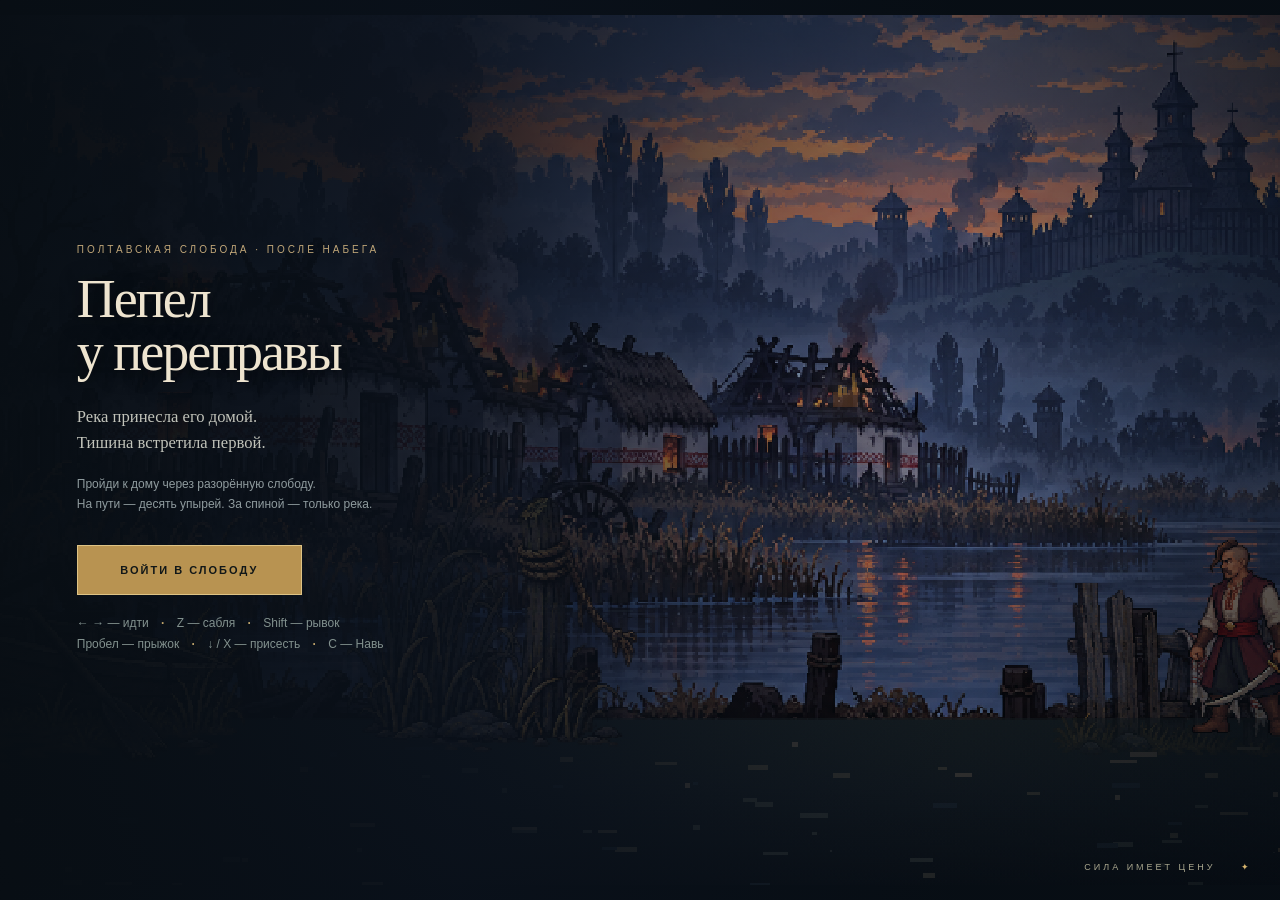
==== desktop.html @ 7364eb14 "Add crouch combat, grounded props and stable mobile and desktop entrances" ====
<!doctype html>
<html lang="ru"><head><meta charset="utf-8"><meta name="viewport" content="width=device-width,initial-scale=1,maximum-scale=1,user-scalable=no,viewport-fit=cover"><meta name="theme-color" content="#0b1014"><meta name="apple-mobile-web-app-capable" content="yes"><meta name="apple-mobile-web-app-status-bar-style" content="black-translucent"><meta name="apple-mobile-web-app-title" content="Sabbath"><link rel="apple-touch-icon" href="[data-uri]"><link rel="icon" href="[data-uri]"><title>Sabbath Desktop</title><style>*{box-sizing:border-box}html,body{margin:0;background:#0b1014;color:#e0d8c7;font-family:Georgia,serif}body{min-height:100vh;display:grid;place-items:center;background:radial-gradient(ellipse at 50% 10%,#22282b,transparent 65%),#090d10}button,a{-webkit-tap-highlight-color:transparent}button{cursor:pointer;color:inherit;font:11px Arial,sans-serif;letter-spacing:1.5px;border:1px solid #86735255;background:#141a1ac9;padding:13px 17px}button:hover{background:#aa824528;border-color:#b69961}button:focus-visible,a:focus-visible{outline:2px solid #e6c37d;outline-offset:3px}button:disabled{cursor:wait;opacity:.5}main{width:min(1440px,100%);padding:0 32px}header{height:105px;display:flex;align-items:center;gap:12px}.wordmark{color:#d5c3a0;font-size:30px;letter-spacing:8px;text-decoration:none}.wordmark span{font:8px Arial;letter-spacing:3px;display:block;margin-top:6px}.chapter{margin-left:auto;margin-right:28px;font:10px Arial;letter-spacing:2px;color:#89918e}.chapter i{font:italic 25px Georgia;color:#c7b185;margin-left:14px}#stage{position:relative;aspect-ratio:16/9;overflow:hidden;isolation:isolate;background:#111820;box-shadow:0 20px 80px #0008;border:1px solid #cbb77c25}canvas{display:block;width:100%;height:100%;image-rendering:pixelated;outline:none}.overlay{position:absolute;inset:0;display:flex;align-items:center;background:linear-gradient(90deg,#080e14f5 0%,#0a111bd9 36%,#0a111b20 75%);padding:6%}.intro-copy{max-width:620px}.eyebrow{font:10px Arial;letter-spacing:3px;color:#c0a678;margin-bottom:18px}h1{font-weight:400;font-size:clamp(36px,5.7vw,86px);line-height:.98;letter-spacing:-2px;margin:0 0 25px;color:#eee4cf;text-shadow:0 2px 20px #0008}p{font-size:clamp(13px,1.3vw,18px);line-height:1.6;color:#c1c3ba;margin:0 0 17px}.brief{font:12px/1.7 Arial;color:#8f9b9e;margin-bottom:30px}.primary{background:#b89351;color:#111718;border:1px solid #dec385;min-width:225px;letter-spacing:2px;padding:18px 24px;font-weight:bold}.primary:hover{background:#d0b271}.keys-preview{font:10px Arial;color:#82918e;margin-top:18px}.keys-preview b{margin:0 9px;color:#bea36a}.intro-note{position:absolute;right:28px;bottom:28px;font:9px Arial;letter-spacing:3px;color:#aaa78f}.intro-note span{margin-left:20px;color:#d8b56e}.center{text-align:center;justify-content:center;background:#091016dd;backdrop-filter:blur(3px)}h2{font-size:clamp(28px,4vw,52px);font-weight:400;margin:20px 0}.secondary{display:block;margin:18px auto 0;border:0;color:#acb5b4}#hud{position:absolute;inset:0;pointer-events:none;padding:26px;display:flex;align-items:flex-start;justify-content:space-between;font-family:Arial}.vitals{width:200px;background:#09111a66;padding:12px;border-left:2px solid #ac8e56}.name{font-size:10px;letter-spacing:3px;color:#dfc697}.name span{float:right;font-size:11px;letter-spacing:0}.bar{height:7px;background:#04080b;margin-top:9px;box-shadow:0 0 0 1px #b1a17f22}.bar i{height:100%;display:block;background:linear-gradient(90deg,#853e40,#cf7662);transition:width .12s;width:100%}.bar.nav{height:3px;margin-top:6px}.bar.nav i{width:0;background:#9383bb}small{display:block;font:8px Arial;letter-spacing:1.5px;margin-top:9px;color:#adb1aa}.objective{margin-right:48px;text-align:right}.objective>span{font-size:9px;letter-spacing:3px;color:#c0ae8c}.objective strong{display:block;font:30px Georgia;margin:5px 0;color:#e5d9bb}.objective em{font:17px Georgia;color:#899697}#pause{position:absolute;right:19px;top:22px;pointer-events:auto;padding:7px 10px}#caption{position:absolute;bottom:8%;left:15%;width:70%;text-align:center;font-size:clamp(13px,1.5vw,21px);color:#e0d3b4;text-shadow:0 2px 5px #000,0 1px 15px #000;pointer-events:none;transition:opacity .6s}#toast{position:absolute;top:22%;width:100%;text-align:center;font:10px Arial;letter-spacing:2px;color:#dfbd83;pointer-events:none}footer{display:flex;align-items:center;gap:16px;height:74px;font:10px Arial;color:#838e91}footer div{margin-left:auto;font-size:8px;letter-spacing:2px;color:#a59677}kbd{display:inline-block;padding:5px 6px;border:1px solid #76827c35;margin-right:3px;font:9px Arial;color:#c0c1b0;border-radius:2px}#touch{display:none}[hidden]{display:none!important}#stage:fullscreen{width:100vw;height:100vh;aspect-ratio:auto}#stage:fullscreen canvas{object-fit:contain;background:#080d11}@media(max-width:800px){main{padding:0 8px}header{height:70px}.wordmark{font-size:21px}.wordmark span{font-size:6px}.chapter{display:none}#sound{margin-left:auto}button{padding:10px}.brief{font-size:10px;margin-bottom:12px}h1{font-size:38px;margin-bottom:12px}.eyebrow{font-size:8px;margin-bottom:10px}.primary{min-width:170px;padding:12px;font-size:9px}.keys-preview,.intro-note{display:none}footer{gap:7px;flex-wrap:wrap;height:65px}footer div{display:none}#hud{padding:12px}.vitals{width:145px;padding:7px}.objective strong{font-size:23px}#caption{bottom:17%}#touch{position:absolute;bottom:8px;left:10px;right:10px;display:flex;gap:6px;pointer-events:auto}#touch span{flex:1}#touch button{padding:12px;background:#111b21b8;font-size:9px;touch-action:none}.overlay{z-index:5}}

.demonic .vitals{border-color:#b292e7}.demonic .name{color:#d5b3fb}.demonic .bar.nav i{background:#c4a0f1}#powertext{line-height:1.4}

#install-note{font:12px/1.5 Arial;color:#b9b5a7;display:flex;gap:20px;justify-content:space-between;padding:0 0 10px}#install-note details{max-width:350px}#install-note summary{cursor:pointer;color:#ddc28d}#rotate-hint{display:none}
@media(pointer:coarse){
html,body{overscroll-behavior:none}body{min-height:100dvh}main{padding:env(safe-area-inset-top) max(8px,env(safe-area-inset-right)) env(safe-area-inset-bottom) max(8px,env(safe-area-inset-left))}header{height:48px}.wordmark{font-size:19px}.wordmark span,.chapter,footer,#fullscreen{display:none}#sound{margin-left:auto;min-height:44px}#stage{touch-action:none;user-select:none;-webkit-user-select:none;-webkit-touch-callout:none;aspect-ratio:auto;height:calc(100dvh - 80px - env(safe-area-inset-top) - env(safe-area-inset-bottom));min-height:250px}canvas{height:calc(100% - 76px);object-fit:contain;background:#090e13}.overlay{bottom:76px;z-index:5;padding:3% 5%}.intro-copy p:not(.brief){display:none}.intro-copy h1{font-size:34px;margin:5px 0 9px}.brief{font-size:11px;margin-bottom:10px}.eyebrow{font-size:8px;margin-bottom:5px}.primary{min-height:44px;padding:12px 16px}.keys-preview,.intro-note{display:none}#hud{padding:8px}.vitals{width:145px;padding:6px}.objective{margin-right:50px}.objective small{display:none}.objective strong{font-size:23px;margin:2px}#pause{top:8px;right:8px;min-width:44px;min-height:44px}#caption{bottom:88px;font-size:12px}#toast{top:28%;font-size:10px;letter-spacing:.5px}#touch{display:flex;position:absolute;left:8px;right:8px;bottom:6px;gap:8px;height:62px;pointer-events:auto;align-items:center}#touch span{flex:1}#touch button{touch-action:none;min-width:56px;height:56px;padding:8px;font:10px Arial;letter-spacing:.5px;border-radius:12px;background:#19232e;border:1px solid #99846188;user-select:none;-webkit-user-select:none}#touch button[data-key="j"]{background:#a8874f;color:#090e13;min-width:76px;font-weight:bold}#touch button.held{background:#dcc089;color:#111;transform:translateY(2px)}#install-note{font-size:10px;padding:0 4px 5px}#install-note details{max-width:55%}
}
@media(pointer:coarse) and (orientation:portrait){#stage{height:60dvh;min-height:350px}canvas{height:calc(100% - 142px)}#touch{height:130px;display:grid;grid-template-columns:repeat(4,1fr);gap:7px}#touch span{display:none}#touch button{min-width:44px;width:100%}#touch button[data-key="a"],#touch button[data-key="d"]{grid-row:1 / 3;height:100%}#touch button[data-key="j"]{min-width:44px}#caption{bottom:150px}#hud .vitals{width:130px}#hud .objective{margin-right:43px}.objective>span{font-size:7px;letter-spacing:1px}.overlay{bottom:142px}.brief{display:none}#rotate-hint{display:block;padding:18px 8px;text-align:center;font:13px/1.5 Arial;color:#bdaf92}#install-note{padding:10px 0}}
@media(display-mode:standalone){#install-note details{display:none}}
main{min-width:0;max-width:100vw}#stage,canvas{min-width:0}
@media(pointer:coarse){body{display:block}main{width:100%;max-width:100%;}#install-note>*{min-width:0}}

/* Landscape phone: the world fills the viewport; controls float above it. */
@media (orientation:landscape){
 html,body{width:100%;height:100%;overflow:hidden;background:#090e13}
 main{padding:0;width:100%;height:100dvh;max-width:none}
 header{position:fixed;z-index:20;top:max(8px,env(safe-area-inset-top));right:calc(max(12px,env(safe-area-inset-right)) + 54px);height:36px;pointer-events:none}
 header .wordmark,header .chapter,#fullscreen,#install-note,#rotate-hint,footer{display:none}
 #sound{pointer-events:auto;min-height:36px;height:36px;padding:5px 8px;font-size:8px;letter-spacing:.5px;border-radius:18px;background:#0b14248c}
 #stage{position:fixed;inset:0;width:100%;height:100dvh;min-height:0;aspect-ratio:auto;border:0;box-shadow:none}
 #stage canvas{width:100%;height:100%;object-fit:fill}
 .overlay{inset:0;padding:5% max(6%,env(safe-area-inset-left));z-index:5}
 .intro-copy h1{font-size:clamp(32px,7vh,54px)}
 #hud{padding:max(10px,env(safe-area-inset-top)) max(14px,env(safe-area-inset-right)) 0 max(14px,env(safe-area-inset-left))}
 .vitals{width:144px;background:#09111a85;padding:7px}.name{font-size:9px}.bar{margin-top:6px}#powertext{font-size:7px;letter-spacing:.6px;margin-top:5px}
 .objective{margin-right:145px;background:#09111a70;padding:4px 8px;border-radius:8px}.objective>span{display:none}.objective strong{font-size:22px}
 #pause{top:max(8px,env(safe-area-inset-top));right:max(12px,env(safe-area-inset-right));border-radius:50%;width:36px;height:36px;min-height:36px;min-width:36px;padding:0;background:#0b14248c}
 #caption{bottom:13px;left:25%;width:50%;font-size:12px}#toast{top:24%;padding:0 20%;font-size:10px}
 #touch{position:absolute;inset:0;display:block;height:auto;pointer-events:none;background:none}
 #touch span{display:none}
 #touch button{position:absolute;pointer-events:auto;width:54px;min-width:54px;height:54px;min-height:54px;padding:0;border-radius:50%;border:1px solid #d8c59c80;background:#111b2a85;color:#eee3cf;font:8px Arial;letter-spacing:.2px;box-shadow:0 2px 12px #0004;backdrop-filter:blur(3px);-webkit-backdrop-filter:blur(3px)}
 #touch button[data-key="a"]{left:calc(max(18px,env(safe-area-inset-left)) + 0px);bottom:calc(max(16px,env(safe-area-inset-bottom)) + 8px);font-size:23px}
 #touch button[data-key="d"]{left:calc(max(18px,env(safe-area-inset-left)) + 66px);bottom:calc(max(16px,env(safe-area-inset-bottom)) + 8px);font-size:23px}
 #touch button[data-key="j"]{right:max(18px,env(safe-area-inset-right));bottom:calc(max(16px,env(safe-area-inset-bottom)) + 8px);width:62px;min-width:62px;height:62px;background:#9e784dad;color:#fff3d2;font-size:9px}
 #touch button[data-key=" "]{right:calc(max(18px,env(safe-area-inset-right)) + 8px);bottom:calc(max(16px,env(safe-area-inset-bottom)) + 82px)}
 #touch button[data-key="Shift"]{right:calc(max(18px,env(safe-area-inset-right)) + 76px);bottom:calc(max(16px,env(safe-area-inset-bottom)) + 12px)}
 #touch button[data-key="e"]{right:calc(max(18px,env(safe-area-inset-right)) + 76px);bottom:calc(max(16px,env(safe-area-inset-bottom)) + 82px);border-color:#b998e0aa;background:#38224880}
 #touch button.held{background:#d9bc82c9;color:#111;transform:scale(.94)}
}

@media(orientation:landscape){
 header{display:none}.objective{margin-right:48px;background:none}.vitals{background:none}#caption{bottom:12px}#stage{background:#090e13}
}
@media(orientation:portrait){
 html,body{height:100%;overflow:hidden}header,#stage,#install-note,footer{display:none!important}
 #rotate-hint{position:fixed;inset:0;z-index:50;display:flex;flex-direction:column;align-items:center;justify-content:center;padding:32px;text-align:center;background:linear-gradient(#08101bcc,#08101bef),var(--scene-background,none) center/cover;color:#dcc8a1}
 .rotate-brand{font:32px Georgia;letter-spacing:8px}.rotate-subtitle{font:18px Georgia;margin-top:12px;color:#b6af9f}.rotate-symbol{font:64px Georgia;margin:38px 0 20px;color:#b99461}#rotate-hint p{font:16px/1.5 Arial;max-width:270px;color:#dcc8a1}
}

/* Game gestures belong to the controls, never to page zoom or scrolling. */
html,body,#stage,#touch,canvas{touch-action:none;overscroll-behavior:none}
button{touch-action:manipulation}#touch button{touch-action:none}
@media(orientation:landscape){
 #touch{--edge:max(18px,env(safe-area-inset-right));--base:max(12px,env(safe-area-inset-bottom))}
 #touch button[data-key=" "]{right:calc(var(--edge) + 64px);bottom:calc(var(--base) + 128px)}
 #touch button[data-key="Shift"]{right:calc(var(--edge) + 128px);bottom:calc(var(--base) + 64px)}
 #touch button[data-key="j"]{right:var(--edge);bottom:calc(var(--base) + 60px)}
 #touch button[data-key="e"]{right:calc(var(--edge) + 64px);bottom:var(--base)}
}
@media(orientation:landscape){
 #touch button[data-key="a"],#touch button[data-key="d"]{width:64px;min-width:64px;height:64px;min-height:64px;font-size:27px}
 #touch button[data-key="d"]{left:calc(max(18px,env(safe-area-inset-left)) + 88px)}
}

#touch button.ready{box-shadow:0 0 17px #b288d766;border-color:#dbc2ff;background:#553574aa}

@media(orientation:landscape){#touch button[data-key="Shift"],#touch button[data-key=" "],#touch button[data-key="e"]{font-size:10px}#touch button[data-key="j"]{font-size:11px}}

@media(orientation:landscape){#touch button[data-key="x"]{right:calc(var(--edge) + 69px);bottom:calc(var(--base) + 69px);width:44px;min-width:44px;height:44px;min-height:44px;font-size:7px;border-style:dashed}}

/* Desktop uses the same combat, with a keyboard-first presentation. */
.desktop #touch{display:none!important}.desktop .keys-preview{display:block}.desktop .objective small{display:none}
.desktop .vitals{width:180px}.desktop .keys-preview{font-size:12px;line-height:1.8;max-width:430px}

#menu #sound{display:block;margin:14px auto 0;min-height:36px;height:36px;font-size:10px;padding:6px 14px}
</style><link rel="manifest" href="manifest.webmanifest"></head>
<body class="desktop"><main><header><a class="wordmark" href="#">SABBATH<span>AMONG LIFE AND DEATH</span></a><div class="chapter">ИГРОВОЙ ЭТЮД <i>01</i></div><button id="fullscreen" aria-label="Полный экран">⛶</button></header>
<section id="stage" aria-label="Игра Sabbath"><canvas id="game" width="960" height="540" tabindex="0" aria-label="Игровое поле. Стрелки влево и вправо — движение, пробел — прыжок, Z — удар, Shift — рывок, C — Навь, стрелка вниз или X — присесть, Escape — пауза"></canvas>
<div id="hud" hidden><div class="vitals"><div class="name">ЯРОМІР <span id="hptext">100</span></div><div class="bar"><i id="health"></i></div><div class="bar nav"><i id="power"></i></div><small id="powertext">НАВЬ · C</small></div><div class="objective"><span id="area">ПРИСТАНЬ</span><strong id="kills">0 <em>/ 10</em></strong><small>УПЫРЕЙ УНИЧТОЖЕНО</small></div><button id="pause" aria-label="Пауза">Ⅱ</button></div>
<div id="caption" role="status"></div><div id="toast" role="status"></div>
<div class="overlay" id="intro"><div class="intro-copy"><div class="eyebrow">ПОЛТАВСКАЯ СЛОБОДА · ПОСЛЕ НАБЕГА</div><h1>Пепел<br>у переправы</h1><p>Река принесла его домой.<br>Тишина встретила первой.</p><p class="brief">Пройди к дому через разорённую слободу.<br>На пути — десять упырей. За спиной — только река.</p><button class="primary" id="start" disabled>ПОДГОТОВКА СЦЕНЫ…</button><div class="keys-preview">← → — идти <b>·</b> Z — сабля <b>·</b> Shift — рывок<br>Пробел — прыжок <b>·</b> ↓ / X — присесть <b>·</b> C — Навь</div></div><div class="intro-note">СИЛА ИМЕЕТ ЦЕНУ <span>✦</span></div></div>
<div class="overlay center" id="menu" hidden><div><div class="eyebrow" id="endlabel">ПАУЗА</div><h2 id="endtitle">Тишина между ударами</h2><p id="endcopy"></p><button class="primary" id="resume">ПРОДОЛЖИТЬ</button><button id="sound" aria-label="Включить звук">ЗВУК: ВЫКЛ</button><button class="secondary" id="restart">НАЧАТЬ ЗАНОВО</button></div></div>
<div id="touch" aria-label="Сенсорное управление"><button aria-label="Идти влево" data-key="a">←</button><button aria-label="Идти вправо" data-key="d">→</button><span></span><button aria-label="Прыжок" data-key=" ">ПРЫЖОК</button><button data-key="Shift">РЫВОК</button><button data-key="j">САБЛЯ</button><button data-key="e">НАВЬ</button><button data-key="x" aria-label="Приседание — переключить" aria-pressed="false">ПРИСЕСТЬ</button></div>
</section><footer><span><kbd>←</kbd><kbd>→</kbd> движение</span><span><kbd>Пробел</kbd> прыжок</span><span><kbd>Z</kbd> сабля</span><span><kbd>Shift</kbd> рывок</span><span><kbd>C</kbd> Навь</span><span><kbd>Esc</kbd> пауза</span><div>ОДНА ПЕРЕПРАВА. ДЕСЯТЬ ТЕНЕЙ.</div></footer><div id="rotate-hint"><div class="rotate-brand">SABBATH</div><div class="rotate-subtitle">Пепел у переправы</div><div class="rotate-symbol" aria-hidden="true">↻</div><p>Поверните телефон горизонтально</p></div></main><script>/* Deterministic combat simulation: world coordinates, no renderer or network. */
(function(root){
'use strict';
const clamp=(v,a,b)=>Math.max(a,Math.min(b,v));
const TYPES={
 cutter:{hp:108,speed:75,reach:76,windup:.60,recover:.80,damage:14},
 crawler:{hp:88,speed:91,reach:205,windup:.70,recover:1.05,damage:16},
 spitter:{hp:96,speed:52,reach:365,windup:.85,recover:1.5,damage:13},
 heavy:{hp:220,speed:42,reach:112,windup:.95,recover:1.40,damage:24}
};
class SabbathGame{
 constructor(){this.reset()}
 reset(){
  this.mode='intro';this.time=0;this.kills=0;this.cam=0;this.events=[];this.powerUses=0;this.combo=0;this.comboAge=0;this.shake=0;this.hitstop=0;this.projectiles=[];this.nextProjectile=0;this.attackTargets=new Set();this.attackBuffer=0;this.jumpBuffer=0;this.stats={hits:0,perfectDodges:0,parries:0,airHits:0,damageTaken:0};
  this.player={x:130,z:0,vz:0,hp:100,maxHp:100,nav:0,face:1,attack:0,cooldown:0,evade:0,evadeCd:0,inv:0,moving:false,power:0,transform:0,stride:0,counter:0,airAttack:false,lowAttack:false,crouching:false,attackHit:false};
  const xs=[570,850,1160,1550,1750,2020,2480,2720,3060,3390],types=['cutter','crawler','spitter','cutter','heavy','spitter','crawler','spitter','cutter','heavy'];
  this.enemies=types.map((type,i)=>({id:i,type,x:xs[i],z:0,hp:TYPES[type].hp,maxHp:TYPES[type].hp,heavy:type==='heavy',phase:'idle',timer:0,flash:0,face:-1,dead:false,death:0,spawnX:xs[i],attackNo:0,staggerGuard:0,broken:0,walk:false,hitPlayer:false,lockedFace:-1}));this.enemies[9].hp=this.enemies[9].maxHp=360;this.enemies[9].elite=true;this.exit=3750;this.markers=new Set();
 }
 start(){this.mode='playing';this.emit('caption','Переправа занята. Следи за замахами — и бей в ответ.');}
 emit(type,data){this.events.push({type,data})}
 charge(amount){const p=this.player,was=p.nav>=100;p.nav=clamp(p.nav+amount,0,100);if(!was&&p.nav===100&&p.power===0)this.emit('toast','НАВЬ ПРОСНУЛАСЬ. НАЖМИ C — ПРЕВРАТИТЬСЯ.')}
 attack(){
  const p=this.player;if(this.mode!=='playing'||p.transform>0)return false;
  if(p.cooldown>0||p.evade>0){this.attackBuffer=.14;return false}
  this.combo=this.comboAge<.95?this.combo%3+1:1;this.comboAge=0;
  p.airAttack=p.z>16;p.lowAttack=p.crouching&&!p.airAttack;p.attack=p.airAttack?.38:.34;p.cooldown=p.airAttack?.48:([0,.34,.39,.58][this.combo]);p.attackHit=false;p.attackFacing=p.face;this.attackTargets.clear();
  if(p.airAttack)p.vz=Math.min(p.vz,-190);this.attackBuffer=0;this.emit('swing',p.airAttack?'air':this.combo);return true;
 }
 resolveAttack(){
  const p=this.player;p.attackHit=true;const finisher=this.combo===3,reach=p.lowAttack?82:p.airAttack?104:finisher?120:104;let hits=0;
  for(const shot of this.projectiles){if(shot.dead||shot.kind!=='spit'||Math.abs(shot.x-p.x)>reach||(shot.x-p.x)*p.attackFacing<-15||Math.abs(shot.z-(p.z+(p.lowAttack?24:55)))>(p.lowAttack?25:65))continue;shot.dead=true;this.charge(10);this.stats.parries++;this.emit('parry',{x:shot.x,z:shot.z})}
  for(const e of this.enemies){if(e.dead||this.attackTargets.has(e.id)||Math.abs(e.x-p.x)>reach||(e.x-p.x)*p.attackFacing<-20||p.z>(p.airAttack?140:75))continue;
   const armored=e.heavy&&e.phase==='windup'&&e.broken===0&&(p.x-e.x)*e.face>0;
   let damage=p.lowAttack?(e.type==='crawler'?46:23):p.airAttack?42:[0,25,31,48][this.combo];const breaking=p.airAttack||(!p.lowAttack&&finisher)||p.counter>0;
   if(armored&&!breaking){damage*=.3;this.emit('armor',e.x)}
   if(e.phase==='recover'||e.broken>0)damage*=1.25;if(p.counter>0)damage*=1.7;if(p.power>0)damage*=1.5;
   if(armored&&breaking){e.broken=1.4;this.emit('break',e.x)}
   this.attackTargets.add(e.id);this.damageEnemy(e,damage,{stagger:!armored||breaking,finisher:breaking});e.x+=p.attackFacing*(e.heavy?5:finisher?23:10);hits++;if(p.airAttack)this.stats.airHits++;
  }
  if(hits){p.counter=0;this.stats.hits+=hits;this.charge(20*hits);this.hitstop=finisher?.065:.035;this.shake=finisher?3:1.5;this.emit('hit',hits)}
 }
 damageEnemy(e,d,options={}){
  if(e.dead)return;e.hp=Math.max(0,e.hp-d);e.flash=.14;this.emit('sparks',{x:e.x,heavy:e.heavy});
  if(e.hp<=0){e.dead=true;e.death=1;e.phase='dead';this.kills++;this.player.hp=clamp(this.player.hp+4,0,this.player.maxHp);this.emit('kill',e.x)}
  else if(options.stagger!==false&&e.phase!=='strike'&&(!e.heavy||options.finisher)&&(e.staggerGuard<=0||options.finisher)){e.phase='hurt';e.timer=options.finisher?.42:.18;e.staggerGuard=1.1}
 }
 dodge(){
  const p=this.player;if(this.mode!=='playing'||p.evadeCd>0||p.transform>0||p.attack>.22)return false;
  const threat=this.enemies.some(e=>!e.dead&&e.phase==='windup'&&e.timer<.25&&Math.abs(e.x-p.x)<TYPES[e.type].reach+35)||this.projectiles.some(s=>!s.dead&&Math.abs(s.x-p.x)<95&&s.vx*(p.x-s.x)>0);
  p.crouching=false;p.evade=.23;p.evadeCd=.70;p.inv=.26;p.attack=0;p.cooldown=Math.min(p.cooldown,.14);
  if(threat){p.counter=1.6;this.charge(25);this.stats.perfectDodges++;this.emit('perfect',p.x)}this.emit('dodge');return true;
 }
 jump(){const p=this.player;if(this.mode!=='playing'||p.transform>0)return false;if(p.z===0){p.crouching=false;p.vz=450;this.jumpBuffer=0;this.emit('jump');return true}this.jumpBuffer=.12;return false}
 power(){const p=this.player;if(this.mode!=='playing'||p.nav<100||p.power>0)return false;p.nav=0;p.power=8;p.transform=1.3;p.attack=0;p.evade=0;p.z=0;p.vz=0;p.moving=false;p.maxHp=Math.max(60,p.maxHp-8);p.hp=Math.min(p.hp,p.maxHp);this.powerUses++;this.shake=5;this.emit('power');this.emit('caption','Ещё немного силы. Ещё немного чужого внутри.');return true}
 hurt(d){const p=this.player;if(p.inv>0||p.evade>0||p.transform>0||this.mode!=='playing')return false;p.hp=Math.max(0,p.hp-d);p.inv=.75;p.attack=0;this.attackBuffer=0;this.shake=4;this.combo=0;this.stats.damageTaken+=d;this.emit('hurt');if(p.hp===0){this.mode='dead';this.emit('dead')}return true}
 spawnShot(e,kind,direction){this.projectiles.push({id:this.nextProjectile++,kind,x:e.x+direction*30,z:kind==='wave'?8:82,vx:direction*(kind==='wave'?240:210),life:kind==='wave'?1.15:2.8,damage:kind==='wave'?18:13,dead:false});}
 beginEnemy(e){const cfg=TYPES[e.type];e.phase='windup';e.timer=cfg.windup*(e.enraged?.75:1);e.lockedFace=e.face;e.attackNo++;e.walk=false;e.hitPlayer=false;this.emit('warning',{x:e.x,type:e.type});
  if(!this.markers.has(e.type)){this.markers.add(e.type);const tips={cutter:'Вспышка перед ударом. Рывок в последний момент усиливает ответ.',crawler:'ПОЛЗУН: низкий бросок. Перепрыгни и ударь сверху.',spitter:'ПЛЕВУН: присядь под сгустком или отбей его саблей.',heavy:'УТОПЛЕННИК: перепрыгни волну. После удара он уязвим.'};this.emit('caption',tips[e.type])}
 }
 tickEnemy(e,dt){
  const p=this.player,cfg=TYPES[e.type];e.flash=Math.max(0,e.flash-dt);e.broken=Math.max(0,e.broken-dt);e.staggerGuard=Math.max(0,(e.staggerGuard||0)-dt);if(e.elite&&!e.enraged&&e.hp<e.maxHp*.5){e.enraged=true;this.emit('caption','СТРАЖ ПЕРЕПРАВЫ ЯРОСТЕН. Второй удар следует сразу.');}e.walk=false;if(e.dead){e.death=Math.max(0,e.death-dt*.8);return}
  const dist=Math.abs(e.x-p.x);e.timer-=dt;if(e.echo>0){e.echo-=dt;if(e.echo<=0){this.spawnShot(e,'wave',-1);this.spawnShot(e,'wave',1);this.emit('enemyStrike',{x:e.x,heavy:true,type:'heavy'})}}if(e.phase!=='windup'&&e.phase!=='strike')e.face=e.x>p.x?-1:1;
  if(e.phase==='hurt'){if(e.timer<=0){e.phase='recover';e.timer=.3}return}
  if(e.phase==='windup'&&e.timer<=0){e.phase='strike';e.timer=e.type==='crawler'?.40:.18;e.face=e.lockedFace;
   if(e.type==='spitter')this.spawnShot(e,'spit',e.face);
   if(e.heavy){this.spawnShot(e,'wave',-1);this.spawnShot(e,'wave',1);if(e.enraged)e.echo=.38}
   this.emit('enemyStrike',{x:e.x,heavy:e.heavy,type:e.type});
  }
  if(e.phase==='strike'){
   if(e.type==='crawler')e.x+=e.lockedFace*395*dt;
   const front=(p.x-e.x)*e.lockedFace>=-24,range=e.type==='crawler'?57:cfg.reach;
   if(e.type!=='spitter'&&!e.hitPlayer&&Math.abs(p.x-e.x)<range&&front&&p.z<(e.type==='crawler'?42:70)){this.hurt(cfg.damage);e.hitPlayer=true}
   if(e.timer<=0){e.phase='recover';e.timer=cfg.recover}return;
  }
  if(e.phase==='recover'){if(e.timer<=0)e.phase='idle';else return}
  if(e.phase!=='idle'||dist>470)return;
  const active=this.enemies.filter(n=>!n.dead&&(n.phase==='windup'||n.phase==='strike')).length;
  if(e.type==='spitter'&&dist<180){e.x-=e.face*cfg.speed*.8*dt;e.walk=true;return}
  if(dist>cfg.reach-14){e.x+=e.face*cfg.speed*dt;e.walk=true}else if(active<2)this.beginEnemy(e);
 }
 tick(dt,input={}){
  if(this.mode!=='playing')return;dt=clamp(dt,0,.05);if(this.hitstop>0){this.hitstop=Math.max(0,this.hitstop-dt);return}
  this.time+=dt;this.comboAge+=dt;const p=this.player;if(p.transform>0){p.transform=Math.max(0,p.transform-dt);if(p.transform===0)this.emit('transformed');return}
  this.shake=Math.max(0,this.shake-dt*15);for(const k of ['attack','cooldown','evade','evadeCd','inv','power','counter'])p[k]=Math.max(0,p[k]-dt);
  p.crouching=!!input.crouch&&p.z===0&&p.vz<=0&&p.evade===0;if(p.attack>.08&&p.attack<=.22)this.resolveAttack();
  const axis=(input.right?1:0)-(input.left?1:0),beforeX=p.x;p.moving=!!axis&&p.attack<.12;
  if(axis&&p.evade<=0&&p.attack<=0)p.face=axis;
  if(p.evade>0)p.x+=p.face*590*dt;else if(p.moving)p.x+=axis*(p.crouching?62:p.power>0?190:158)*dt;
  if(axis&&p.evade===0&&p.z<35){for(const e of this.enemies){if(e.dead||e.phase==='strike')continue;const side=Math.sign(e.x-beforeX),radius=e.heavy?42:28;if(side===axis&&(e.x-p.x)*side<radius&&Math.abs(e.x-beforeX)<radius+20)p.x=e.x-side*radius;}}
  p.x=clamp(p.x,40,this.exit+60);p.stride+=Math.abs(p.x-beforeX);
  const airborne=p.z>0;p.vz-=1100*dt;p.z=Math.max(0,p.z+p.vz*dt);if(p.z===0){p.vz=0;if(airborne){this.emit('land',p.x);if(this.jumpBuffer>0)this.jump()}}this.jumpBuffer=Math.max(0,this.jumpBuffer-dt);
  if(input.attack||(this.attackBuffer>0&&p.cooldown===0))this.attack();this.attackBuffer=Math.max(0,this.attackBuffer-dt);
  for(const e of this.enemies){this.tickEnemy(e,dt);if(!e.dead){const bounds=e.id<3?[250,1280]:e.id<6?[1430,2130]:[2330,3460];e.x=clamp(e.x,...bounds);}}
  // Keep silhouettes separate, except during a committed lunge.
  for(let i=0;i<this.enemies.length;i++)for(let j=i+1;j<this.enemies.length;j++){const a=this.enemies[i],b=this.enemies[j];if(a.dead||b.dead||a.phase==='strike'||b.phase==='strike')continue;const d=b.x-a.x;if(Math.abs(d)<38){const push=(38-Math.abs(d))*dt*3,sign=d<0?-1:1;a.x-=push*sign;b.x+=push*sign}}
  for(const s of this.projectiles){if(s.dead)continue;const old=s.x;s.x+=s.vx*dt;s.life-=dt;const near=p.x>=Math.min(old,s.x)-19&&p.x<=Math.max(old,s.x)+19;const vertical=s.kind==='wave'?p.z<35:Math.abs(s.z-(p.z+(p.crouching?26:52)))<(p.crouching?26:39);if(near&&vertical){this.hurt(s.damage);s.dead=true}if(s.life<=0)s.dead=true}
  this.projectiles=this.projectiles.filter(s=>!s.dead);
  for(const [gate,ids] of [[1350,[0,1,2]],[2200,[3,4,5]],[3530,[6,7,8,9]]])if(p.x>gate&&ids.some(i=>!this.enemies[i].dead)){p.x=gate;if(!this.markers.has('gate'+gate)){this.markers.add('gate'+gate);this.emit('toast','ТЕНИ НЕ ВЫПУСКАЮТ. ОЧИСТИ ПУТЬ.')}}
  this.cam+=(clamp(p.x-355,0,this.exit-830)-this.cam)*Math.min(1,dt*4);
  for(const [x,msg] of [[1380,'У колодца шевелится что-то тяжёлое.'],[2270,'Дом рядом. Здесь тени охотятся вместе.'],[3570,'Десять теней пали. За дверью — тишина.']])if(p.x>x&&!this.markers.has(x)){this.markers.add(x);this.emit('caption',msg)}
  if(this.mode==='playing'&&this.kills===10&&p.x>=this.exit){this.mode='won';this.emit('won')}
 }
}
root.SabbathGame=SabbathGame;if(typeof module!=='undefined')module.exports={SabbathGame,TYPES};
})(typeof globalThis!=='undefined'?globalThis:window);
</script><script>'use strict';
const $=id=>document.getElementById(id),canvas=$('game'),ctx=canvas.getContext('2d'),game=new SabbathGame();
let W=960;
const H=540,G=440,keys=new Set(),art={},particles=[],ghosts=[];
let crouchToggle=false;
let last=0,clock=0,captionUntil=0,toastUntil=0,soundOn=false,audio=null,master=null,footstep=0,ready=false;
// All imagery is local; this game makes no network requests except loading its own files.
const assets={crouch:'[data-uri]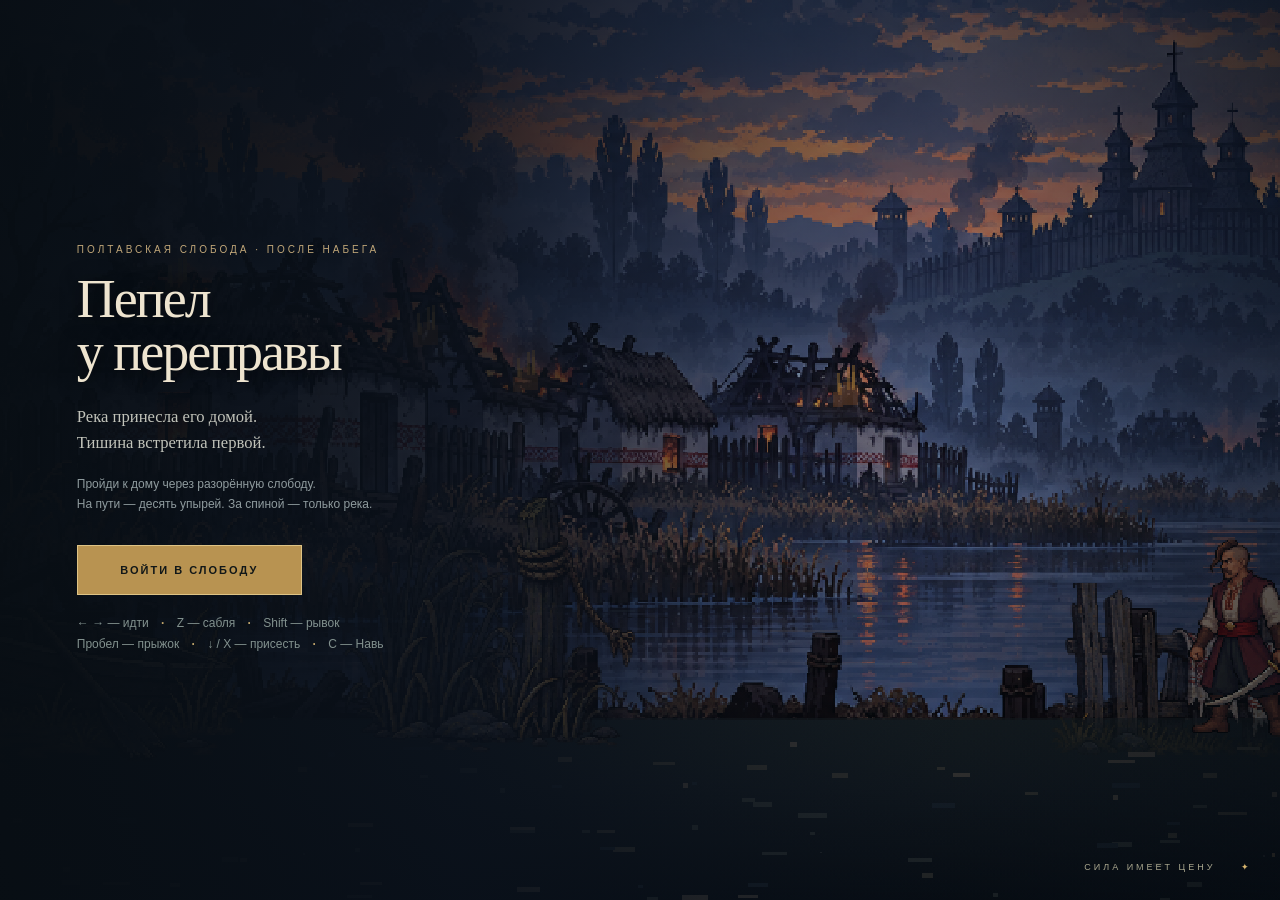
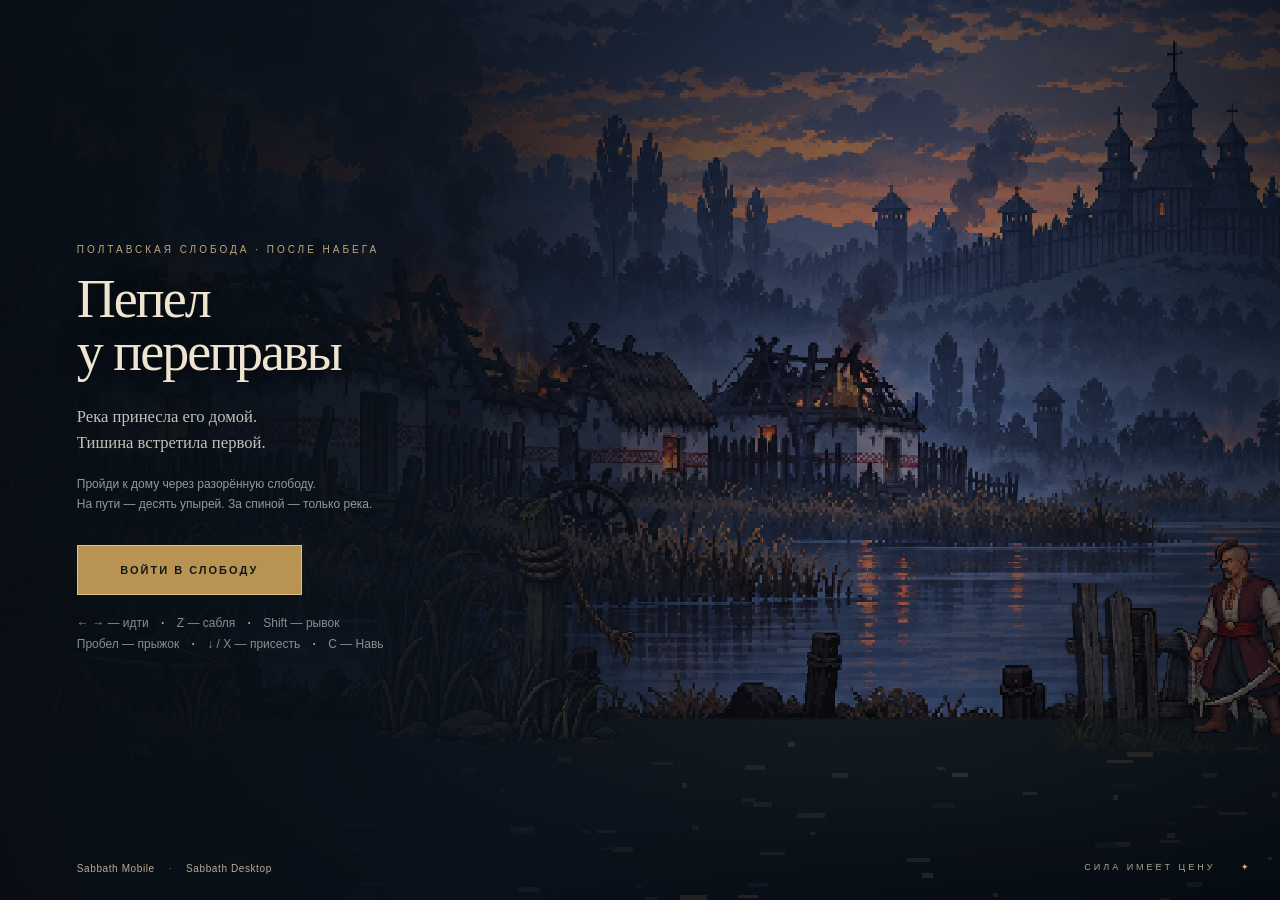
